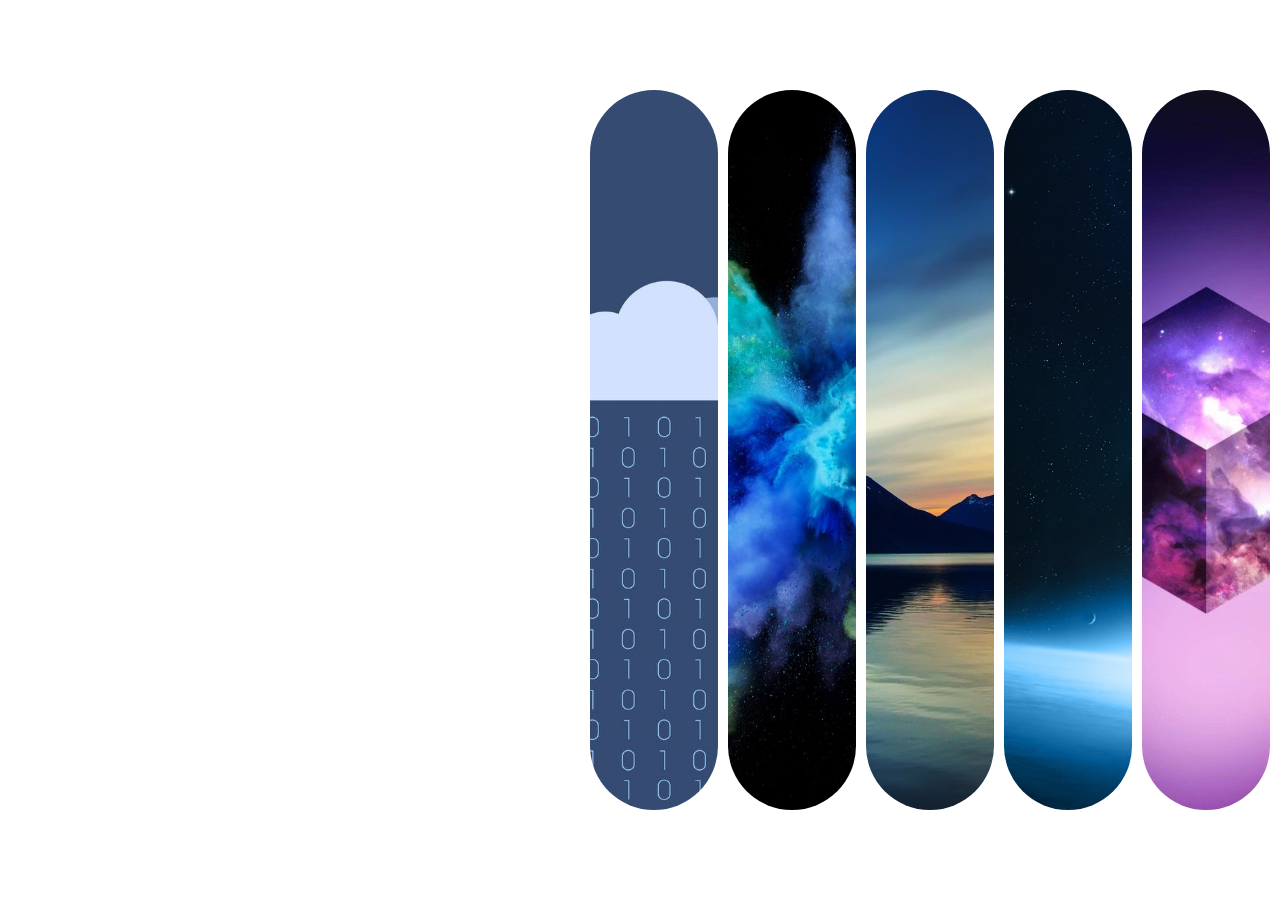
==== transition-images/index.html @ 2dcc2594 "hello new repo" ====
<!DOCTYPE html>
<html lang="en">
<head>
    <meta charset="UTF-8">
    <title>Title</title>
    <style>
        body {
            margin: 0;
        }

        #content {
            height: 100vh;
            display: flex;
            justify-content: right;
            align-items: center;
        }

        .image {
            margin-right: 10px;
            width: 10%;
            height: 80vh;

            background-position: center;
            background-size: cover;
            border-radius: 100px;
        }

        /*.image:active {*/
        /*    width: 50%;*/
        /*}*/

        #one {
            background-image: url("1.jpg");
        }

        #two {
            background-image: url("2.jpg");
        }

        #three {
            background-image: url("3.jpg");
        }

        #four {
            background-image: url("4.png");
        }

        #five {
            background-image: url("5.jpg");
        }

    </style>
</head>
<body>
<div id="content">
    <div class="image" id="one">
    </div>
    <div class="image" id="two">
    </div>
    <div class="image" id="three">
    </div>
    <div class="image" id="four">
    </div>
    <div class="image" id="five">
    </div>
</div>
<script src="main.js"></script>
</body>
</html>
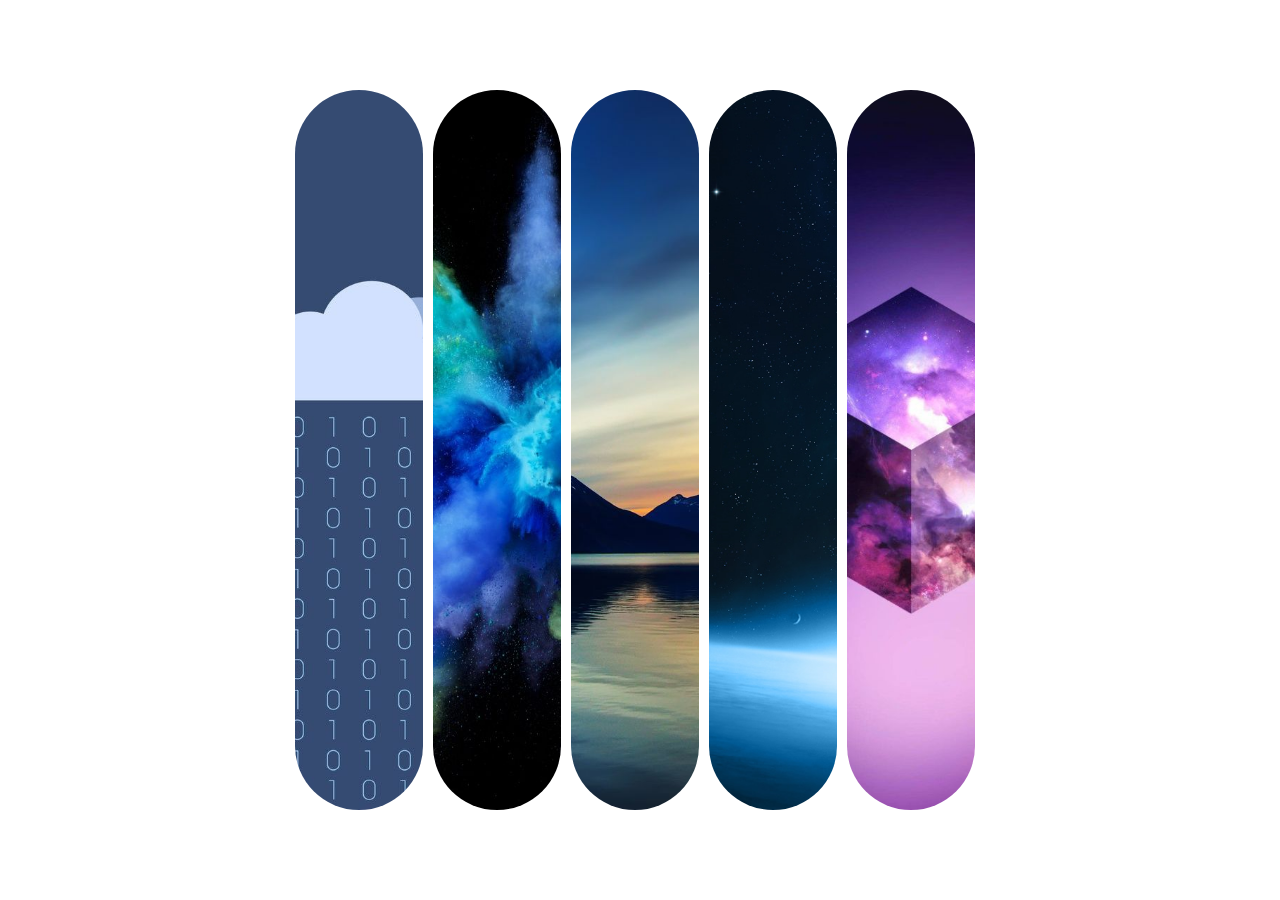
==== commit 9b7a420d: "hello new repo" ====
--- a/transition-images/index.html
+++ b/transition-images/index.html
@@ -11,7 +11,7 @@
         #content {
             height: 100vh;
             display: flex;
-            justify-content: right;
+            justify-content: center;
             align-items: center;
         }
 
